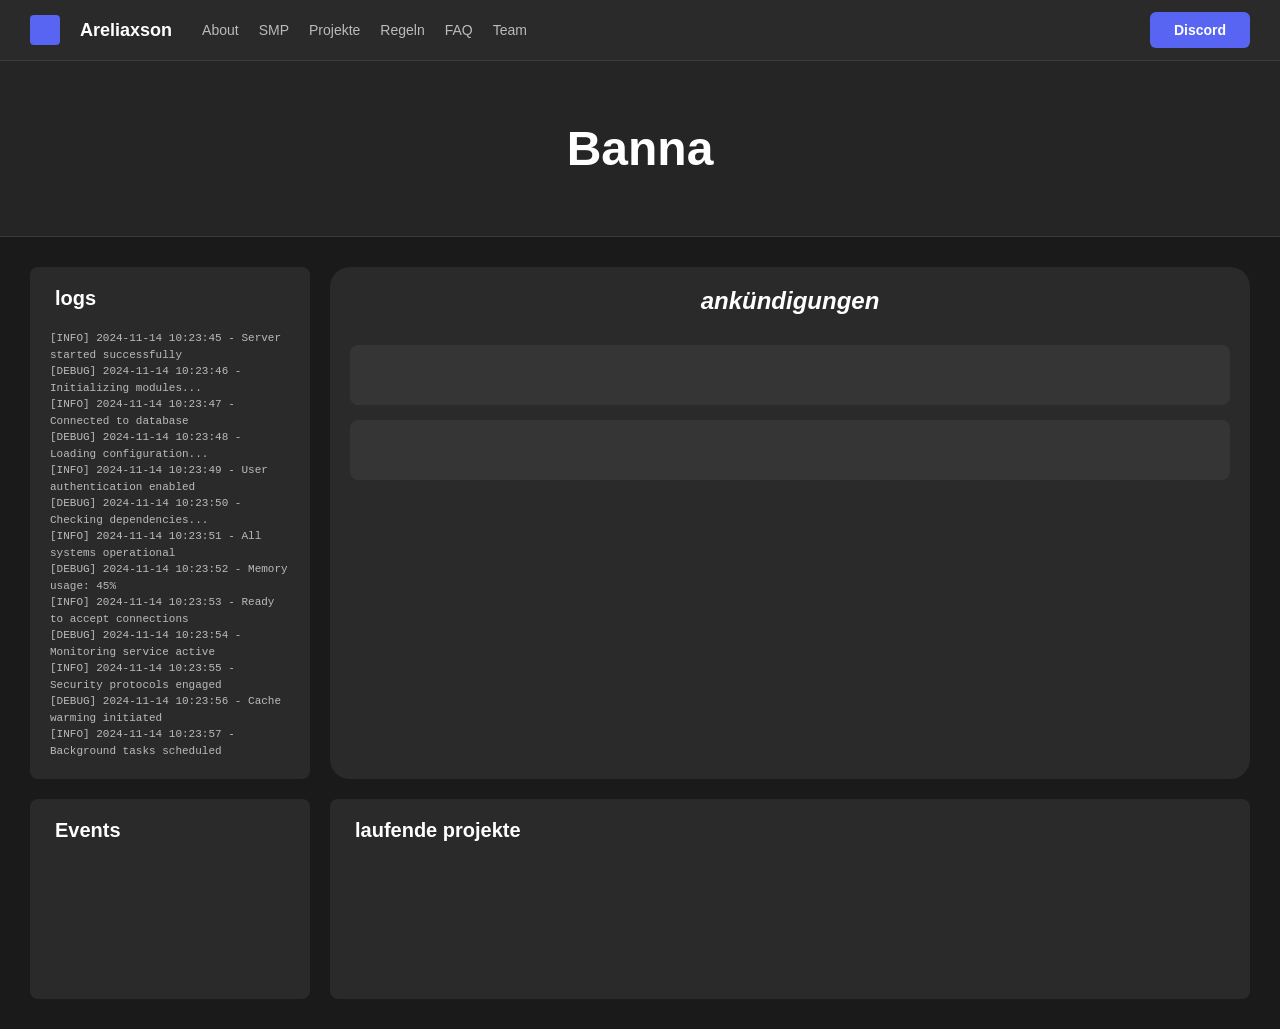
==== index.html @ e175a041 "Implement complete website layout with navigation, title, and content sections Co-authored-by: LegoP" ====
<!DOCTYPE html>
<html lang="de">
<head>
    <meta charset="UTF-8">
    <meta name="viewport" content="width=device-width, initial-scale=1.0">
    <title>KleHausen</title>
    <link rel="stylesheet" href="style.css">
</head>
<body>
    <!-- Navigation Bar -->
    <nav class="navbar">
        <div class="nav-container">
            <div class="nav-left">
                <div class="logo"></div>
                <a href="#" class="brand-link">Areliaxson</a>
                <a href="#" class="nav-link">About</a>
                <a href="#" class="nav-link">SMP</a>
                <a href="#" class="nav-link">Projekte</a>
                <a href="#" class="nav-link">Regeln</a>
                <a href="#" class="nav-link">FAQ</a>
                <a href="#" class="nav-link">Team</a>
            </div>
            <div class="nav-right">
                <button class="discord-button">Discord</button>
            </div>
        </div>
    </nav>

    <!-- Title Section -->
    <section class="title-section">
        <h1 class="main-title">Banna</h1>
    </section>

    <!-- Main Content -->
    <main class="main-content">
        <div class="content-grid">
            <!-- Logs Box (Top Left) -->
            <div class="box logs-box">
                <h2>logs</h2>
                <div class="logs-content">
                    <pre>[INFO] 2024-11-14 10:23:45 - Server started successfully
[DEBUG] 2024-11-14 10:23:46 - Initializing modules...
[INFO] 2024-11-14 10:23:47 - Connected to database
[DEBUG] 2024-11-14 10:23:48 - Loading configuration...
[INFO] 2024-11-14 10:23:49 - User authentication enabled
[DEBUG] 2024-11-14 10:23:50 - Checking dependencies...
[INFO] 2024-11-14 10:23:51 - All systems operational
[DEBUG] 2024-11-14 10:23:52 - Memory usage: 45%
[INFO] 2024-11-14 10:23:53 - Ready to accept connections
[DEBUG] 2024-11-14 10:23:54 - Monitoring service active
[INFO] 2024-11-14 10:23:55 - Security protocols engaged
[DEBUG] 2024-11-14 10:23:56 - Cache warming initiated
[INFO] 2024-11-14 10:23:57 - Background tasks scheduled</pre>
                </div>
            </div>

            <!-- Ankündigungen Box (Top Right, Large) -->
            <div class="box announcements-box">
                <h2>ankündigungen</h2>
                <div class="announcement-item"></div>
                <div class="announcement-item"></div>
            </div>

            <!-- Events Box (Bottom Left) -->
            <div class="box events-box">
                <h2>Events</h2>
            </div>

            <!-- Laufende Projekte Box (Bottom Right) -->
            <div class="box projects-box">
                <h2>laufende projekte</h2>
            </div>
        </div>
    </main>
</body>
</html>
---- style.css ----
* {
    margin: 0;
    padding: 0;
    box-sizing: border-box;
}

body {
    font-family: Arial, sans-serif;
    background-color: #1a1a1a;
    color: #ffffff;
}

/* Navigation Bar */
.navbar {
    background-color: #2a2a2a;
    border-bottom: 1px solid #3a3a3a;
    padding: 0;
}

.nav-container {
    display: flex;
    justify-content: space-between;
    align-items: center;
    padding: 12px 30px;
    max-width: 100%;
}

.nav-left {
    display: flex;
    align-items: center;
    gap: 20px;
}

.logo {
    width: 30px;
    height: 30px;
    background-color: #5865F2;
    border-radius: 4px;
}

.brand-link {
    font-size: 18px;
    font-weight: bold;
    color: #ffffff;
    text-decoration: none;
    margin-right: 10px;
}

.nav-link {
    color: #b9bbbe;
    text-decoration: none;
    font-size: 14px;
    transition: color 0.2s;
}

.nav-link:hover {
    color: #ffffff;
}

.nav-right {
    display: flex;
    align-items: center;
}

.discord-button {
    background-color: #5865F2;
    color: #ffffff;
    border: none;
    padding: 10px 24px;
    border-radius: 6px;
    font-size: 14px;
    font-weight: 600;
    cursor: pointer;
    transition: background-color 0.2s;
}

.discord-button:hover {
    background-color: #4752C4;
}

/* Title Section */
.title-section {
    background-color: #252525;
    padding: 60px 20px;
    text-align: center;
    border-bottom: 1px solid #3a3a3a;
}

.main-title {
    font-size: 48px;
    font-weight: bold;
    color: #ffffff;
}

/* Main Content */
.main-content {
    background-color: #1a1a1a;
    padding: 30px;
}

.content-grid {
    display: grid;
    grid-template-columns: 280px 1fr;
    grid-template-rows: auto auto;
    gap: 20px;
    max-width: 1400px;
    margin: 0 auto;
}

/* All Boxes */
.box {
    background-color: #2a2a2a;
    padding: 20px;
    color: #ffffff;
}

.box h2 {
    margin-bottom: 15px;
    font-size: 20px;
    font-weight: bold;
}

/* Logs Box (Top Left) */
.logs-box {
    grid-column: 1;
    grid-row: 1;
    border-radius: 8px;
    min-height: 350px;
}

.logs-box h2 {
    text-align: left;
    padding-left: 5px;
}

.logs-content {
    margin-top: 20px;
}

.logs-content pre {
    font-family: 'Courier New', monospace;
    font-size: 11px;
    line-height: 1.5;
    color: #b9bbbe;
    white-space: pre-wrap;
    word-wrap: break-word;
}

/* Ankündigungen Box (Top Right, Large) */
.announcements-box {
    grid-column: 2;
    grid-row: 1;
    border-radius: 20px;
    min-height: 350px;
}

.announcements-box h2 {
    text-align: center;
    font-size: 24px;
    font-style: italic;
    font-weight: bold;
    margin-bottom: 30px;
}

.announcement-item {
    background-color: #353535;
    height: 60px;
    border-radius: 8px;
    margin-bottom: 15px;
}

/* Events Box (Bottom Left) */
.events-box {
    grid-column: 1;
    grid-row: 2;
    border-radius: 8px;
    min-height: 200px;
}

.events-box h2 {
    text-align: left;
    padding-left: 5px;
}

/* Laufende Projekte Box (Bottom Right) */
.projects-box {
    grid-column: 2;
    grid-row: 2;
    border-radius: 8px;
    min-height: 200px;
}

.projects-box h2 {
    text-align: left;
    padding-left: 5px;
}

/* Responsive Design */
@media (max-width: 1024px) {
    .content-grid {
        grid-template-columns: 1fr;
        grid-template-rows: auto;
    }
    
    .logs-box,
    .announcements-box,
    .events-box,
    .projects-box {
        grid-column: 1;
        grid-row: auto;
    }
}

@media (max-width: 768px) {
    .nav-container {
        flex-direction: column;
        gap: 15px;
    }
    
    .nav-left {
        flex-wrap: wrap;
        justify-content: center;
    }
    
    .main-title {
        font-size: 36px;
    }
}
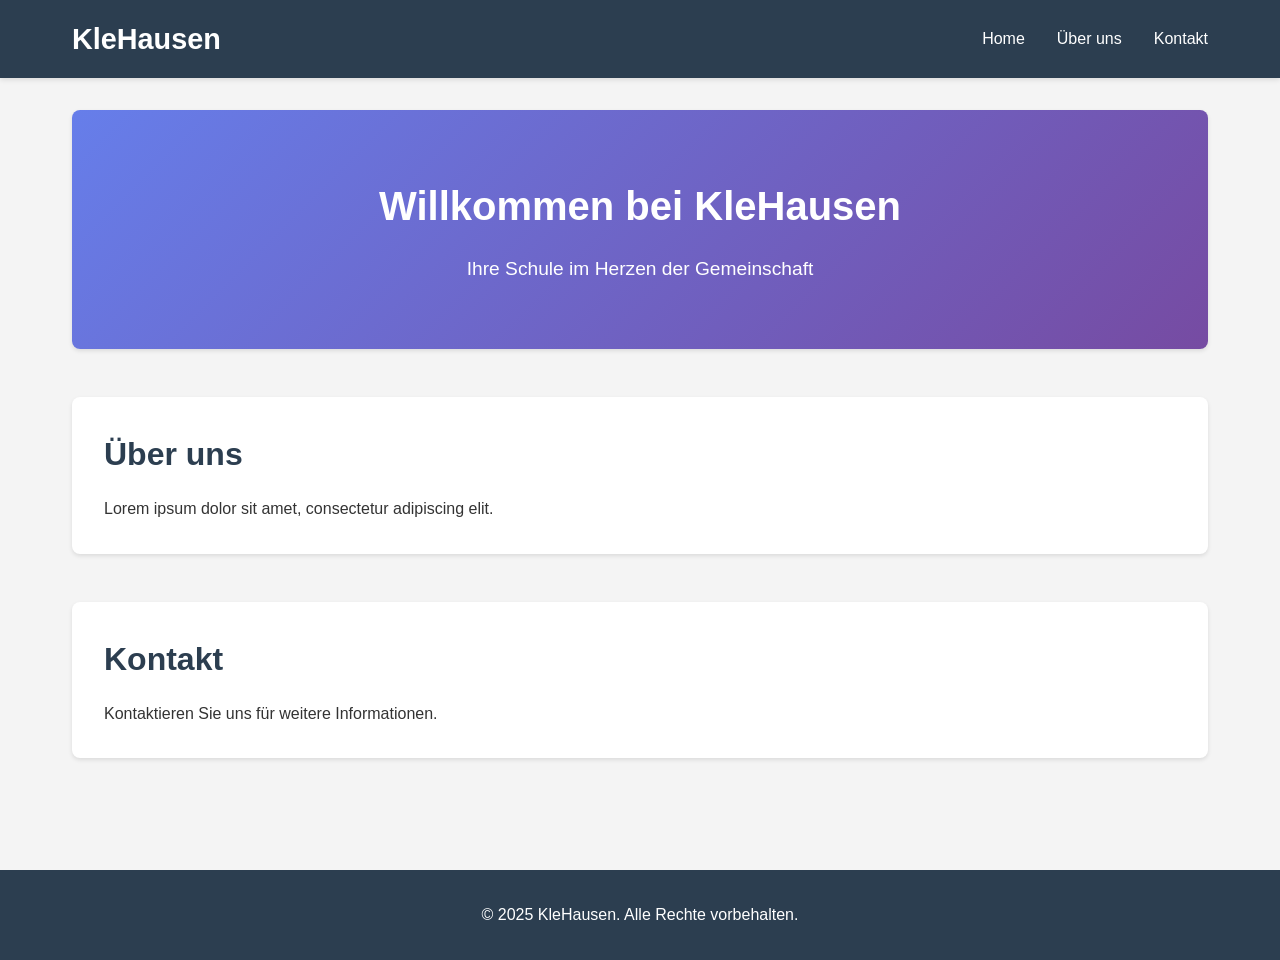
==== commit 554de68b: "Create basic HTML infrastructure for KleHausen website Co-authored-by: LegoPuck-orginal <172421342+L" ====
--- a/index.html
+++ b/index.html
@@ -3,74 +3,45 @@
 <head>
     <meta charset="UTF-8">
     <meta name="viewport" content="width=device-width, initial-scale=1.0">
+    <meta name="description" content="KleHausen Schule Website">
     <title>KleHausen</title>
-    <link rel="stylesheet" href="style.css">
+    <link rel="stylesheet" href="css/style.css">
 </head>
 <body>
-    <!-- Navigation Bar -->
-    <nav class="navbar">
-        <div class="nav-container">
-            <div class="nav-left">
-                <div class="logo"></div>
-                <a href="#" class="brand-link">Areliaxson</a>
-                <a href="#" class="nav-link">About</a>
-                <a href="#" class="nav-link">SMP</a>
-                <a href="#" class="nav-link">Projekte</a>
-                <a href="#" class="nav-link">Regeln</a>
-                <a href="#" class="nav-link">FAQ</a>
-                <a href="#" class="nav-link">Team</a>
+    <header>
+        <nav>
+            <div class="logo">
+                <h1>KleHausen</h1>
             </div>
-            <div class="nav-right">
-                <button class="discord-button">Discord</button>
-            </div>
-        </div>
-    </nav>
+            <ul class="nav-links">
+                <li><a href="#home">Home</a></li>
+                <li><a href="#about">Über uns</a></li>
+                <li><a href="#contact">Kontakt</a></li>
+            </ul>
+        </nav>
+    </header>
 
-    <!-- Title Section -->
-    <section class="title-section">
-        <h1 class="main-title">Banna</h1>
-    </section>
+    <main>
+        <section id="home" class="hero">
+            <h2>Willkommen bei KleHausen</h2>
+            <p>Ihre Schule im Herzen der Gemeinschaft</p>
+        </section>
 
-    <!-- Main Content -->
-    <main class="main-content">
-        <div class="content-grid">
-            <!-- Logs Box (Top Left) -->
-            <div class="box logs-box">
-                <h2>logs</h2>
-                <div class="logs-content">
-                    <pre>[INFO] 2024-11-14 10:23:45 - Server started successfully
-[DEBUG] 2024-11-14 10:23:46 - Initializing modules...
-[INFO] 2024-11-14 10:23:47 - Connected to database
-[DEBUG] 2024-11-14 10:23:48 - Loading configuration...
-[INFO] 2024-11-14 10:23:49 - User authentication enabled
-[DEBUG] 2024-11-14 10:23:50 - Checking dependencies...
-[INFO] 2024-11-14 10:23:51 - All systems operational
-[DEBUG] 2024-11-14 10:23:52 - Memory usage: 45%
-[INFO] 2024-11-14 10:23:53 - Ready to accept connections
-[DEBUG] 2024-11-14 10:23:54 - Monitoring service active
-[INFO] 2024-11-14 10:23:55 - Security protocols engaged
-[DEBUG] 2024-11-14 10:23:56 - Cache warming initiated
-[INFO] 2024-11-14 10:23:57 - Background tasks scheduled</pre>
-                </div>
-            </div>
+        <section id="about" class="about">
+            <h2>Über uns</h2>
+            <p>Lorem ipsum dolor sit amet, consectetur adipiscing elit.</p>
+        </section>
 
-            <!-- Ankündigungen Box (Top Right, Large) -->
-            <div class="box announcements-box">
-                <h2>ankündigungen</h2>
-                <div class="announcement-item"></div>
-                <div class="announcement-item"></div>
-            </div>
+        <section id="contact" class="contact">
+            <h2>Kontakt</h2>
+            <p>Kontaktieren Sie uns für weitere Informationen.</p>
+        </section>
+    </main>
 
-            <!-- Events Box (Bottom Left) -->
-            <div class="box events-box">
-                <h2>Events</h2>
-            </div>
+    <footer>
+        <p>&copy; 2025 KleHausen. Alle Rechte vorbehalten.</p>
+    </footer>
 
-            <!-- Laufende Projekte Box (Bottom Right) -->
-            <div class="box projects-box">
-                <h2>laufende projekte</h2>
-            </div>
-        </div>
-    </main>
+    <script src="js/main.js"></script>
 </body>
 </html>
--- a/css/style.css
+++ b/css/style.css
@@ -0,0 +1,127 @@
+/* Reset and Base Styles */
+* {
+    margin: 0;
+    padding: 0;
+    box-sizing: border-box;
+}
+
+body {
+    font-family: 'Segoe UI', Tahoma, Geneva, Verdana, sans-serif;
+    line-height: 1.6;
+    color: #333;
+    background-color: #f4f4f4;
+}
+
+/* Header and Navigation */
+header {
+    background-color: #2c3e50;
+    color: white;
+    padding: 1rem 0;
+    position: sticky;
+    top: 0;
+    z-index: 1000;
+    box-shadow: 0 2px 5px rgba(0,0,0,0.1);
+}
+
+nav {
+    max-width: 1200px;
+    margin: 0 auto;
+    display: flex;
+    justify-content: space-between;
+    align-items: center;
+    padding: 0 2rem;
+}
+
+.logo h1 {
+    font-size: 1.8rem;
+    font-weight: bold;
+}
+
+.nav-links {
+    display: flex;
+    list-style: none;
+    gap: 2rem;
+}
+
+.nav-links a {
+    color: white;
+    text-decoration: none;
+    font-size: 1rem;
+    transition: color 0.3s ease;
+}
+
+.nav-links a:hover {
+    color: #3498db;
+}
+
+/* Main Content */
+main {
+    max-width: 1200px;
+    margin: 0 auto;
+    padding: 2rem;
+}
+
+section {
+    margin-bottom: 3rem;
+    padding: 2rem;
+    background-color: white;
+    border-radius: 8px;
+    box-shadow: 0 2px 4px rgba(0,0,0,0.1);
+}
+
+/* Hero Section */
+.hero {
+    text-align: center;
+    padding: 4rem 2rem;
+    background: linear-gradient(135deg, #667eea 0%, #764ba2 100%);
+    color: white;
+    border-radius: 8px;
+}
+
+.hero h2 {
+    font-size: 2.5rem;
+    margin-bottom: 1rem;
+}
+
+.hero p {
+    font-size: 1.2rem;
+}
+
+/* About Section */
+.about h2,
+.contact h2 {
+    font-size: 2rem;
+    margin-bottom: 1rem;
+    color: #2c3e50;
+}
+
+/* Footer */
+footer {
+    background-color: #2c3e50;
+    color: white;
+    text-align: center;
+    padding: 2rem;
+    margin-top: 2rem;
+}
+
+/* Responsive Design */
+@media (max-width: 768px) {
+    nav {
+        flex-direction: column;
+        gap: 1rem;
+    }
+
+    .nav-links {
+        flex-direction: column;
+        gap: 1rem;
+        text-align: center;
+    }
+
+    .hero h2 {
+        font-size: 2rem;
+    }
+
+    .hero p {
+        font-size: 1rem;
+    }
+}
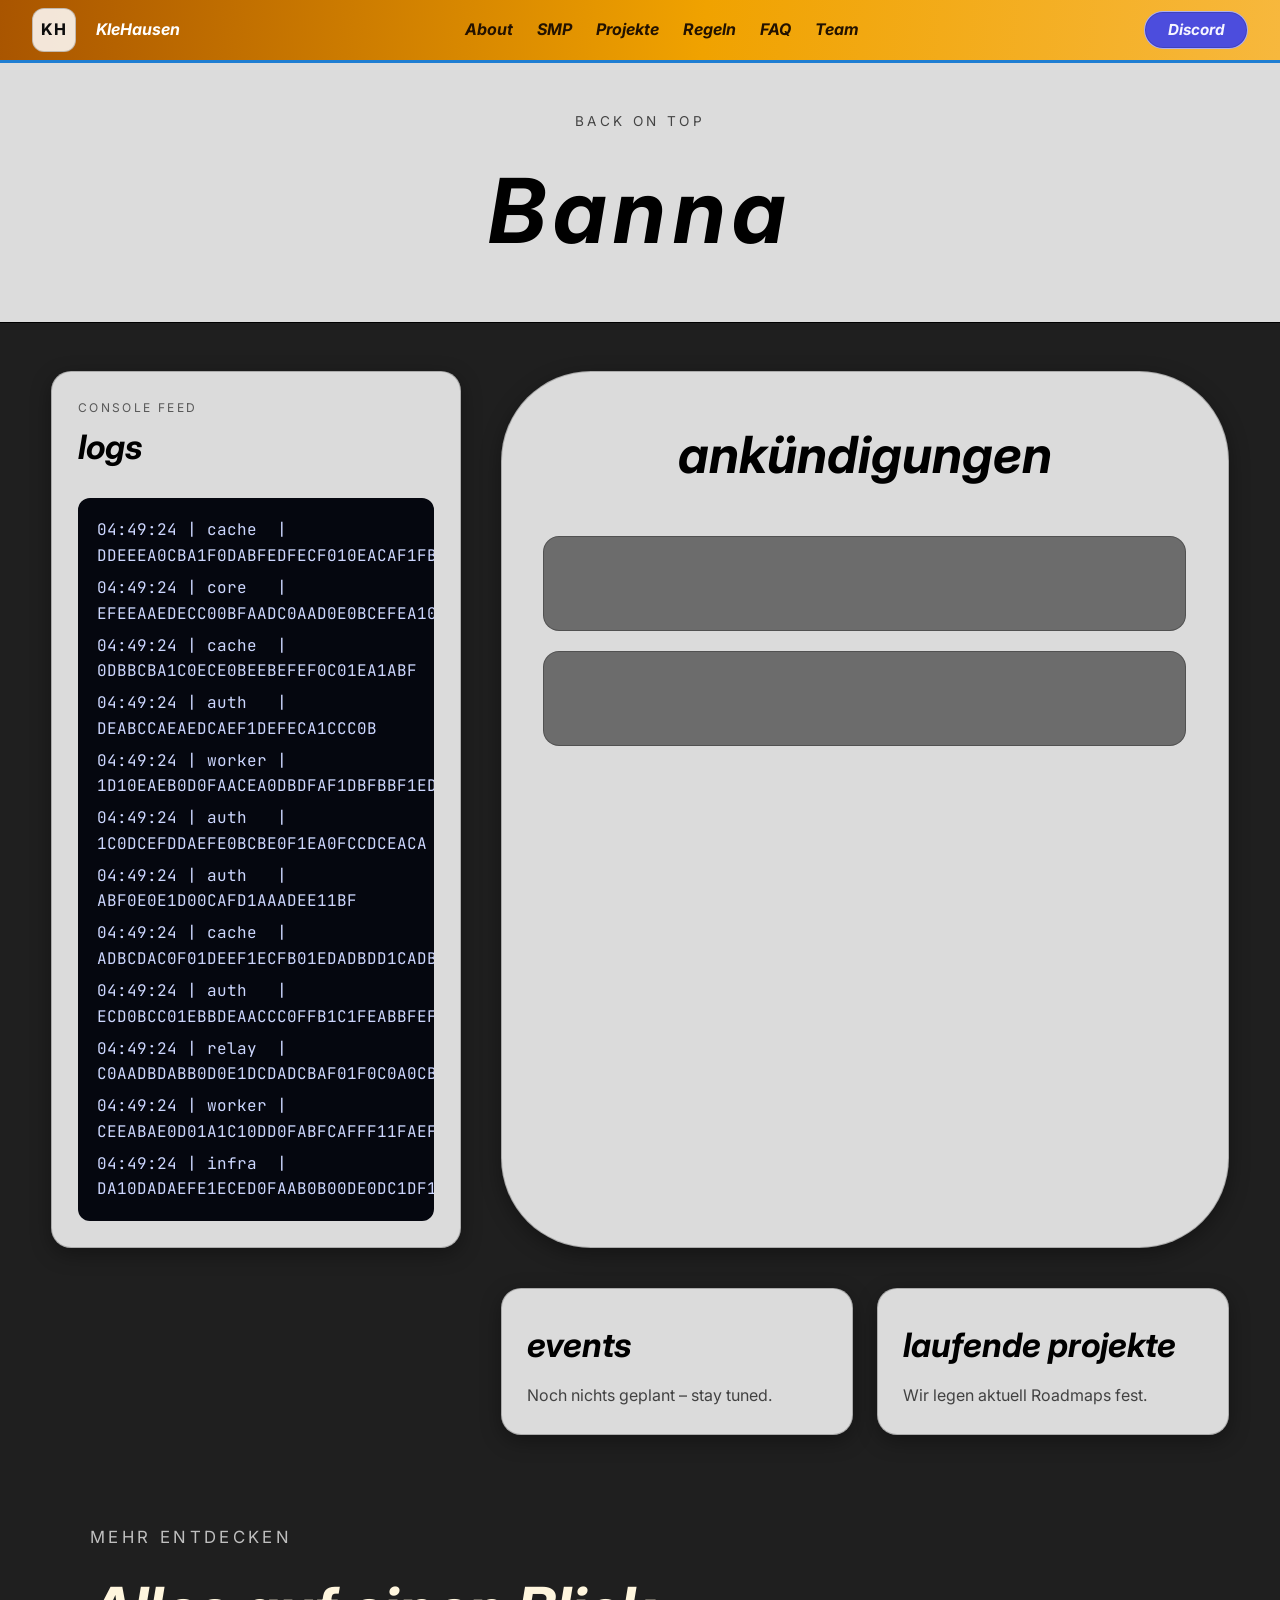
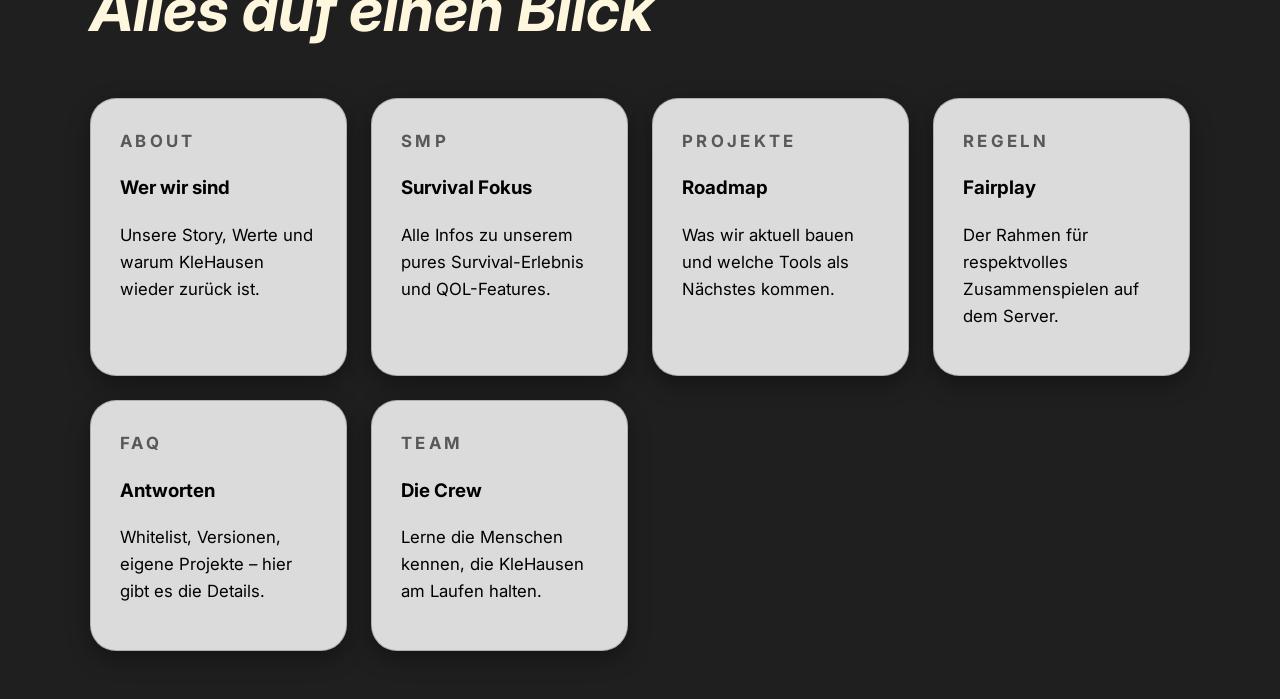
==== commit ddd8ee54: "Füge vollständige HTML-Seiten und CSS-Stile für das KleHausen-Projekt hinzu" ====
--- a/index.html
+++ b/index.html
@@ -1,47 +1,114 @@
 <!DOCTYPE html>
 <html lang="de">
-<head>
-    <meta charset="UTF-8">
-    <meta name="viewport" content="width=device-width, initial-scale=1.0">
-    <meta name="description" content="KleHausen Schule Website">
-    <title>KleHausen</title>
-    <link rel="stylesheet" href="css/style.css">
-</head>
-<body>
-    <header>
-        <nav>
-            <div class="logo">
-                <h1>KleHausen</h1>
-            </div>
-            <ul class="nav-links">
-                <li><a href="#home">Home</a></li>
-                <li><a href="#about">Über uns</a></li>
-                <li><a href="#contact">Kontakt</a></li>
-            </ul>
-        </nav>
+  <head>
+    <meta charset="UTF-8" />
+    <meta name="viewport" content="width=device-width, initial-scale=1.0" />
+    <title>Areliaxson Hub</title>
+    <link rel="stylesheet" href="styles.css" />
+  </head>
+  <body>
+    <header class="top-bar">
+      <div class="logo" aria-label="KleHausen Logo">KH</div>
+      <a href="#hero" class="brand-link">KleHausen</a>
+      <nav class="main-nav" aria-label="Hauptnavigation">
+        <a href="about.html">About</a>
+        <a href="smp.html">SMP</a>
+        <a href="projects.html">Projekte</a>
+        <a href="regeln.html">Regeln</a>
+        <a href="faq.html">FAQ</a>
+        <a href="team.html">Team</a>
+      </nav>
+      <a class="discord-btn" href="https://discord.com" target="_blank" rel="noreferrer">Discord</a>
     </header>
 
+    <section class="hero" aria-labelledby="hero-title" id="hero">
+      <p class="hero-tag">back on top</p>
+      <h1 id="hero-title">Banna</h1>
+    </section>
+
     <main>
-        <section id="home" class="hero">
-            <h2>Willkommen bei KleHausen</h2>
-            <p>Ihre Schule im Herzen der Gemeinschaft</p>
-        </section>
+      <section class="content-shell" aria-label="Statusübersicht">
+        <div class="surface">
+          <div class="content-grid">
+            <section class="panel logs-panel" aria-labelledby="logs-title">
+              <header>
+                <p class="eyebrow">console feed</p>
+                <h2 id="logs-title">logs</h2>
+              </header>
+              <div class="log-body" data-log-body>
+                <p>07:21:17 | awaiting log stream …</p>
+              </div>
+            </section>
 
-        <section id="about" class="about">
-            <h2>Über uns</h2>
-            <p>Lorem ipsum dolor sit amet, consectetur adipiscing elit.</p>
-        </section>
+            <section class="panel announcements-panel" aria-labelledby="announcements-title">
+              <header>
+                <h2 id="announcements-title">ankündigungen</h2>
+              </header>
+              <div class="announcement-body">
+                <article class="announcement-card"></article>
+                <article class="announcement-card"></article>
+              </div>
+            </section>
 
-        <section id="contact" class="contact">
-            <h2>Kontakt</h2>
-            <p>Kontaktieren Sie uns für weitere Informationen.</p>
-        </section>
+            <div class="bottom-panels">
+              <section class="panel events-panel" aria-labelledby="events-title">
+                <header>
+                  <h2 id="events-title">Events</h2>
+                  <p class="panel-copy">Noch nichts geplant – stay tuned.</p>
+                </header>
+              </section>
+
+              <section class="panel projects-panel" aria-labelledby="projects-title">
+                <header>
+                  <h2 id="projects-title">laufende projekte</h2>
+                  <p class="panel-copy">Wir legen aktuell Roadmaps fest.</p>
+                </header>
+              </section>
+            </div>
+          </div>
+        </div>
+      </section>
+
+      <section class="portal block" aria-labelledby="portal-title">
+        <div class="block-shell">
+          <p class="block-tag">Mehr entdecken</p>
+          <h2 id="portal-title">Alles auf einen Blick</h2>
+          <div class="portal-grid">
+            <a class="portal-card" href="about.html">
+              <p class="portal-tag">About</p>
+              <h3>Wer wir sind</h3>
+              <p>Unsere Story, Werte und warum KleHausen wieder zurück ist.</p>
+            </a>
+            <a class="portal-card" href="smp.html">
+              <p class="portal-tag">SMP</p>
+              <h3>Survival Fokus</h3>
+              <p>Alle Infos zu unserem pures Survival-Erlebnis und QOL-Features.</p>
+            </a>
+            <a class="portal-card" href="projects.html">
+              <p class="portal-tag">Projekte</p>
+              <h3>Roadmap</h3>
+              <p>Was wir aktuell bauen und welche Tools als Nächstes kommen.</p>
+            </a>
+            <a class="portal-card" href="regeln.html">
+              <p class="portal-tag">Regeln</p>
+              <h3>Fairplay</h3>
+              <p>Der Rahmen für respektvolles Zusammenspielen auf dem Server.</p>
+            </a>
+            <a class="portal-card" href="faq.html">
+              <p class="portal-tag">FAQ</p>
+              <h3>Antworten</h3>
+              <p>Whitelist, Versionen, eigene Projekte – hier gibt es die Details.</p>
+            </a>
+            <a class="portal-card" href="team.html">
+              <p class="portal-tag">Team</p>
+              <h3>Die Crew</h3>
+              <p>Lerne die Menschen kennen, die KleHausen am Laufen halten.</p>
+            </a>
+          </div>
+        </div>
+      </section>
     </main>
 
-    <footer>
-        <p>&copy; 2025 KleHausen. Alle Rechte vorbehalten.</p>
-    </footer>
-
-    <script src="js/main.js"></script>
-</body>
+    <script src="script.js" type="module"></script>
+  </body>
 </html>
--- a/styles.css
+++ b/styles.css
@@ -0,0 +1,496 @@
+@import url("https://fonts.googleapis.com/css2?family=Inter:wght@400;500;600;700&family=JetBrains+Mono:wght@400;500&display=swap");
+
+
+:root {
+  --bg: #1f1f1f;
+  --panel-light: #dbdbdb;
+  --panel-mid: #2b2b2b;
+  --accent: #f9aa1a;
+  --accent-dark: #a05b00;
+  --text: #f4f4f4;
+  --muted: #bfbfbf;
+  --hero: #dcdcdc;
+}
+
+* {
+  box-sizing: border-box;
+}
+
+body {
+  margin: 0;
+  font-family: "Inter", system-ui, -apple-system, BlinkMacSystemFont, "Segoe UI", sans-serif;
+  background: var(--bg);
+  color: var(--text);
+  line-height: 1.6;
+}
+
+a {
+  color: inherit;
+  text-decoration: none;
+}
+
+.top-bar {
+  position: sticky;
+  top: 0;
+  z-index: 20;
+  display: grid;
+  grid-template-columns: auto auto 1fr auto;
+  align-items: center;
+  column-gap: 1.25rem;
+  padding: 0.5rem 2.5vw;
+  background: linear-gradient(95deg, #a95500 0%, #f0a200 55%, #f7b83d 100%);
+  border-bottom: 3px solid #1f7ed2;
+  color: #1c1100;
+}
+
+.logo {
+  width: 44px;
+  height: 44px;
+  border-radius: 12px;
+  background: rgba(255, 255, 255, 0.85);
+  color: #0d0d0d;
+  border: 1px solid rgba(0, 0, 0, 0.2);
+  display: grid;
+  place-items: center;
+  font-weight: 750;
+  letter-spacing: 0.05em;
+}
+
+.brand-link {
+  font-weight: 700;
+  font-style: italic;
+  font-size: 1rem;
+  color: #fff;
+}
+
+.main-nav {
+  display: flex;
+  align-items: center;
+  justify-content: center;
+  gap: 1.5rem;
+  font-style: italic;
+}
+
+.main-nav a {
+  font-weight: 700;
+  font-size: 1rem;
+  color: #231200;
+  transition: opacity 0.2s ease;
+}
+
+.main-nav a:hover,
+.main-nav a:focus-visible {
+  opacity: 0.7;
+}
+
+.discord-btn {
+  justify-self: end;
+  padding: 0.35rem 1.4rem;
+  border-radius: 24px;
+  font-weight: 700;
+  font-style: italic;
+  font-size: 0.95rem;
+  background: #4c4ddd;
+  color: #f6f6ff;
+  border: 1px solid rgba(255, 255, 255, 0.55);
+  box-shadow: inset 0 0 0 1px rgba(0, 0, 0, 0.15);
+  transition: transform 0.2s ease;
+}
+
+.discord-btn:hover {
+  transform: translateY(-2px);
+}
+
+.hero {
+  background: var(--hero);
+  color: #000;
+  text-align: center;
+  padding: 3rem 1rem 2.5rem;
+  border-bottom: 1px solid #000;
+}
+
+.hero-tag {
+  margin: 0;
+  text-transform: uppercase;
+  letter-spacing: 0.25em;
+  font-size: 0.85rem;
+  color: #444;
+}
+
+.hero h1 {
+  margin: 0.4rem 0 0;
+  font-size: clamp(3rem, 7vw, 6rem);
+  font-style: italic;
+  font-weight: 700;
+  letter-spacing: 0.08em;
+}
+
+.content-shell {
+  padding: 3rem 4vw;
+}
+
+.surface {
+  padding: 0;
+}
+
+.content-grid {
+  display: grid;
+  grid-template-columns: minmax(300px, 0.9fr) minmax(480px, 1.6fr);
+  gap: 2.5rem;
+}
+
+.panel {
+  background: var(--panel-light);
+  color: #000;
+  border-radius: 20px;
+  padding: 1.6rem;
+  border: 1px solid rgba(0, 0, 0, 0.22);
+  box-shadow: 0 6px 20px rgba(0, 0, 0, 0.35);
+}
+
+.logs-panel {
+  min-height: 520px;
+}
+
+.eyebrow {
+  margin: 0;
+  text-transform: uppercase;
+  letter-spacing: 0.2em;
+  font-size: 0.75rem;
+  color: rgba(0, 0, 0, 0.6);
+}
+
+.logs-panel h2,
+.events-panel h2,
+.projects-panel h2 {
+  margin: 0.2rem 0 0;
+  text-transform: lowercase;
+  font-size: 2.1rem;
+  font-style: italic;
+}
+
+.log-body {
+  margin-top: 1.5rem;
+  padding: 1.2rem;
+  background: #05070f;
+  border-radius: 12px;
+  font-family: "JetBrains Mono", monospace;
+  color: #cdd7ff;
+  min-height: 360px;
+  display: flex;
+  flex-direction: column;
+  gap: 0.4rem;
+  overflow: hidden;
+}
+
+.log-body p {
+  margin: 0;
+  white-space: pre-wrap;
+}
+
+.announcements-panel {
+  border-radius: 90px;
+  padding: 2.6rem;
+  min-height: 520px;
+  text-align: center;
+}
+
+.announcements-panel h2 {
+  margin: 0;
+  font-style: italic;
+  font-size: clamp(2rem, 4vw, 3.2rem);
+}
+
+.announcement-body {
+  margin-top: 2.5rem;
+  display: flex;
+  flex-direction: column;
+  gap: 1.25rem;
+}
+
+.announcement-card {
+  height: 95px;
+  border-radius: 16px;
+  background: #6c6c6c;
+  border: 1px solid rgba(0, 0, 0, 0.25);
+}
+
+.bottom-panels {
+  grid-column: 2 / 3;
+  display: grid;
+  grid-template-columns: repeat(2, minmax(220px, 1fr));
+  gap: 1.5rem;
+}
+
+.panel-copy {
+  margin: 0.75rem 0 0;
+  color: rgba(0, 0, 0, 0.7);
+}
+
+.block {
+  padding: 3rem 4vw;
+}
+
+.block-shell {
+  max-width: 1100px;
+  margin: 0 auto;
+}
+
+.block-tag {
+  text-transform: uppercase;
+  letter-spacing: 0.2em;
+  color: var(--muted);
+  margin-bottom: 0.6rem;
+}
+
+.block h2 {
+  margin: 0 0 1rem;
+  font-size: clamp(2.4rem, 6vw, 3.8rem);
+  font-style: italic;
+  color: #fff6de;
+}
+
+.block p {
+  font-size: 1.05rem;
+  max-width: 900px;
+}
+
+.project-grid {
+  margin-top: 2rem;
+  display: grid;
+  grid-template-columns: repeat(auto-fit, minmax(220px, 1fr));
+  gap: 1.5rem;
+}
+
+.project-card {
+  background: var(--panel-light);
+  color: #000;
+  border-radius: 28px;
+  padding: 1.5rem;
+  border: 1px solid rgba(0, 0, 0, 0.25);
+  box-shadow: 0 8px 20px rgba(0, 0, 0, 0.35);
+  min-height: 190px;
+}
+
+.rule-list {
+  list-style: none;
+  margin: 2rem 0 0;
+  padding: 0;
+  display: flex;
+  flex-direction: column;
+  gap: 1rem;
+}
+
+.rule-list li {
+  background: var(--panel-light);
+  color: #000;
+  padding: 1rem 1.5rem;
+  border-radius: 14px;
+  border: 1px solid rgba(0, 0, 0, 0.25);
+  font-weight: 600;
+}
+
+.faq-list {
+  margin-top: 2rem;
+  display: flex;
+  flex-direction: column;
+  gap: 1rem;
+}
+
+.faq-item {
+  background: var(--panel-light);
+  color: #000;
+  border-radius: 20px;
+  border: 1px solid rgba(0, 0, 0, 0.25);
+  overflow: hidden;
+}
+
+.faq-question {
+  width: 100%;
+  padding: 1.1rem 1.5rem;
+  background: transparent;
+  border: none;
+  display: flex;
+  justify-content: space-between;
+  align-items: center;
+  font-size: 1.05rem;
+  font-weight: 700;
+  cursor: pointer;
+}
+
+.faq-question span {
+  font-size: 1.5rem;
+  transition: transform 0.2s ease;
+}
+
+.faq-answer {
+  max-height: 0;
+  overflow: hidden;
+  padding: 0 1.5rem;
+  transition: max-height 0.25s ease;
+}
+
+.faq-item.is-open .faq-answer {
+  max-height: 200px;
+  padding-bottom: 1.2rem;
+}
+
+.faq-item.is-open .faq-question span {
+  transform: rotate(45deg);
+}
+
+.team-grid {
+  margin-top: 2rem;
+  display: grid;
+  grid-template-columns: repeat(auto-fit, minmax(230px, 1fr));
+  gap: 1.5rem;
+}
+
+.team-card {
+  background: var(--panel-light);
+  color: #000;
+  border-radius: 24px;
+  padding: 1.5rem;
+  border: 1px solid rgba(0, 0, 0, 0.25);
+  box-shadow: 0 8px 18px rgba(0, 0, 0, 0.35);
+}
+
+.block-page {
+  padding: 3rem 4vw 4rem;
+}
+
+.block-page .block-shell {
+  background: var(--panel-mid);
+  border-radius: 28px;
+  padding: 3rem;
+  border: 1px solid rgba(255, 255, 255, 0.08);
+  box-shadow: 0 30px 60px rgba(0, 0, 0, 0.45);
+}
+
+.block-page h2 {
+  color: #fff6de;
+}
+
+.about-grid {
+  margin-top: 2rem;
+  display: grid;
+  grid-template-columns: repeat(auto-fit, minmax(220px, 1fr));
+  gap: 1.2rem;
+}
+
+.about-grid article {
+  background: var(--panel-light);
+  color: #000;
+  border-radius: 18px;
+  padding: 1.25rem 1.4rem;
+  border: 1px solid rgba(0, 0, 0, 0.2);
+}
+
+.smp-list {
+  list-style: none;
+  margin: 2rem 0 0;
+  padding: 0;
+  display: flex;
+  flex-direction: column;
+  gap: 1rem;
+}
+
+.smp-list li {
+  background: var(--panel-light);
+  color: #000;
+  padding: 1rem 1.5rem;
+  border-radius: 16px;
+  border: 1px solid rgba(0, 0, 0, 0.2);
+}
+
+.portal {
+  padding-top: 1.5rem;
+}
+
+.portal-grid {
+  margin-top: 2.5rem;
+  display: grid;
+  grid-template-columns: repeat(auto-fit, minmax(220px, 1fr));
+  gap: 1.5rem;
+}
+
+.portal-card {
+  background: var(--panel-light);
+  color: #000;
+  border-radius: 26px;
+  padding: 1.8rem;
+  border: 1px solid rgba(0, 0, 0, 0.2);
+  box-shadow: 0 8px 22px rgba(0, 0, 0, 0.35);
+  transition: transform 0.2s ease, box-shadow 0.2s ease;
+}
+
+.portal-card:hover,
+.portal-card:focus-visible {
+  transform: translateY(-4px);
+  box-shadow: 0 12px 28px rgba(0, 0, 0, 0.45);
+}
+
+.portal-tag {
+  font-size: 0.9rem;
+  font-weight: 700;
+  text-transform: uppercase;
+  letter-spacing: 0.2em;
+  color: rgba(0, 0, 0, 0.6);
+  margin: 0 0 0.4rem;
+}
+
+.team-card .role {
+  text-transform: uppercase;
+  letter-spacing: 0.2em;
+  font-size: 0.8rem;
+  margin: 0 0 0.5rem;
+}
+
+.team-card h3 {
+  margin: 0 0 0.4rem;
+  font-size: 1.7rem;
+}
+
+.team-card .bio {
+  margin: 0;
+}
+
+@media (max-width: 1100px) {
+  .top-bar {
+    grid-template-columns: 1fr;
+    row-gap: 1rem;
+    text-align: center;
+  }
+
+  .main-nav {
+    flex-wrap: wrap;
+  }
+
+  .discord-btn {
+    justify-self: center;
+  }
+
+  .surface {
+    padding: 2rem;
+  }
+
+  .content-grid {
+    grid-template-columns: 1fr;
+  }
+
+  .bottom-panels {
+    grid-column: 1 / -1;
+    grid-template-columns: 1fr;
+  }
+}
+
+@media (max-width: 640px) {
+  .hero h1 {
+    font-size: 3rem;
+  }
+
+  .announcements-panel {
+    border-radius: 32px;
+    padding: 2rem;
+  }
+}
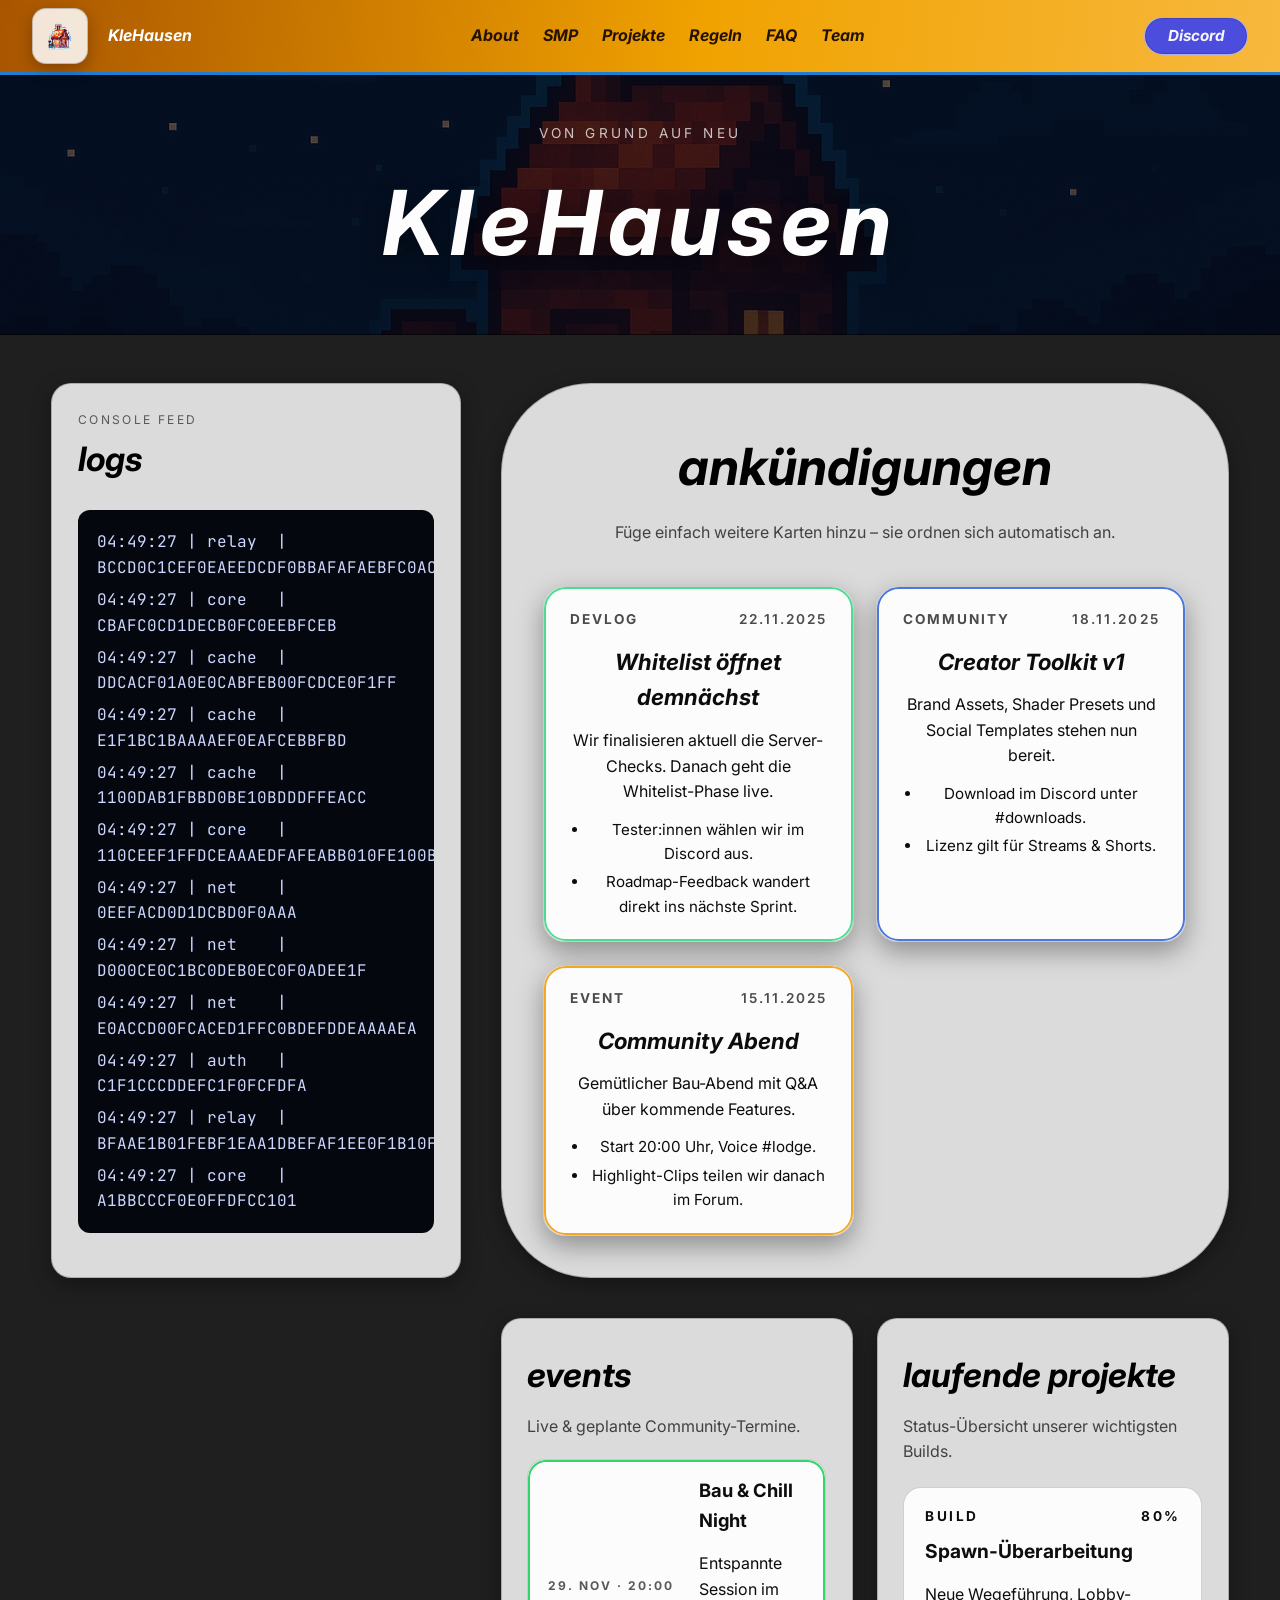
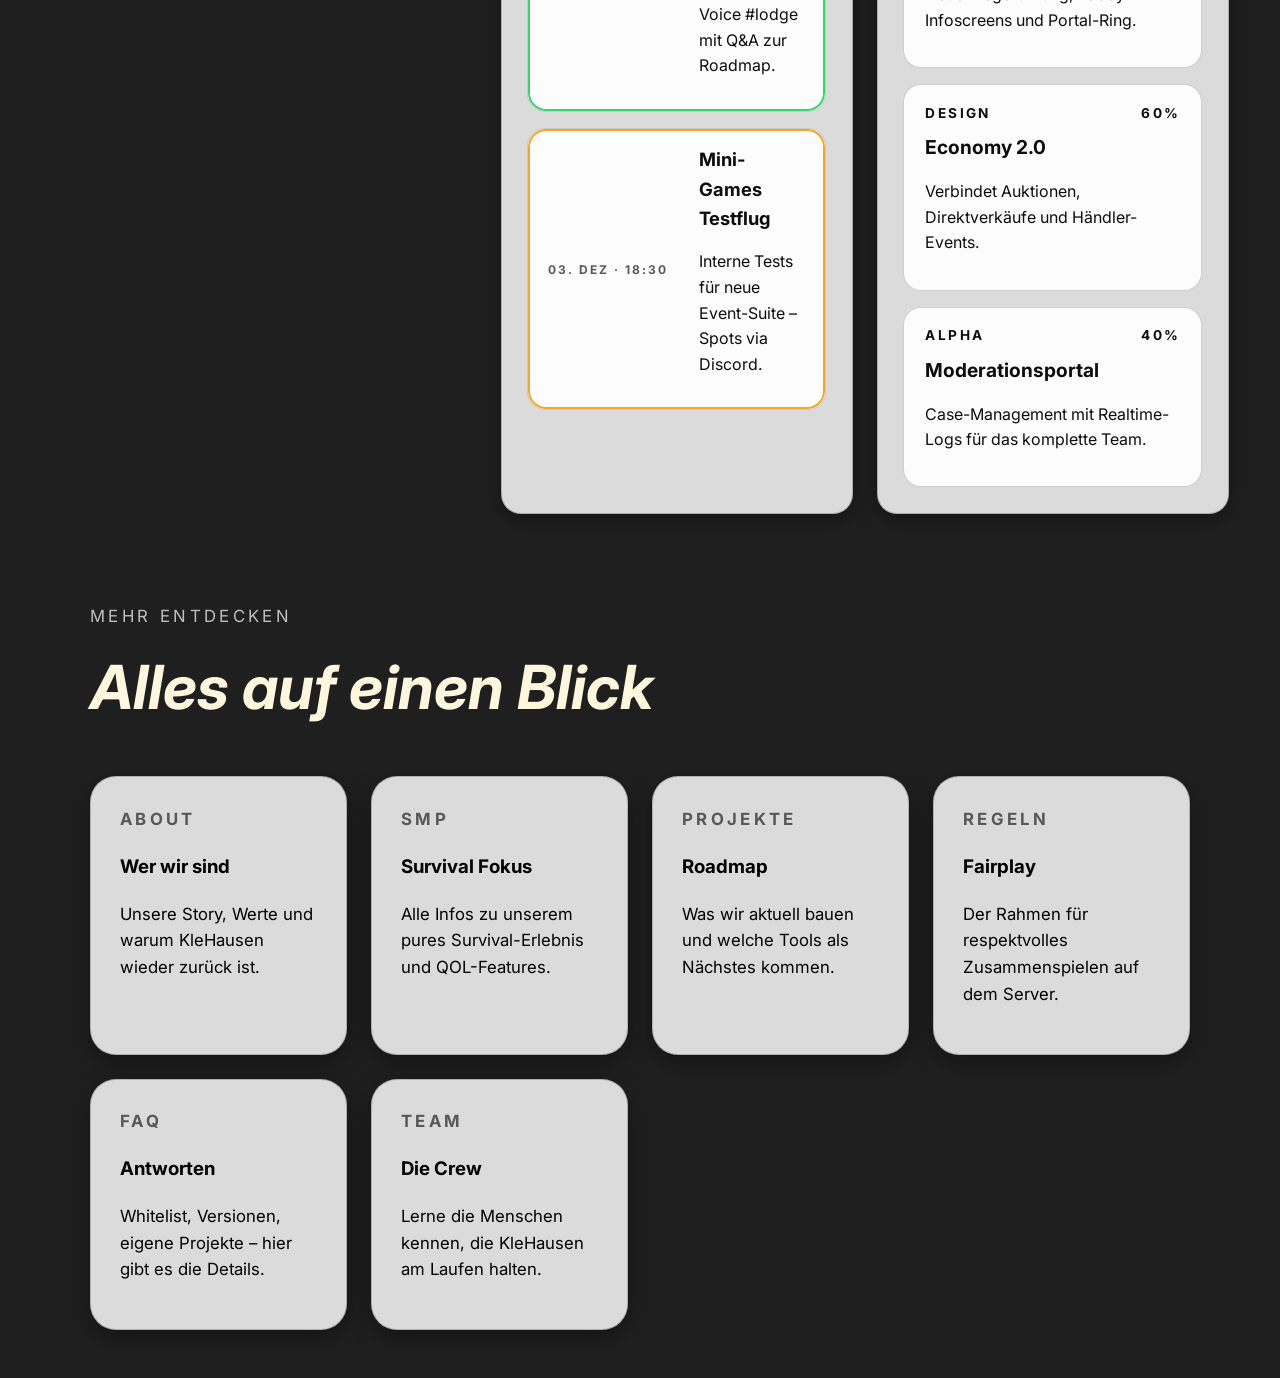
==== commit a084e16f: "Refactor code structure for improved readability and maintainability" ====
--- a/index.html
+++ b/index.html
@@ -3,12 +3,13 @@
   <head>
     <meta charset="UTF-8" />
     <meta name="viewport" content="width=device-width, initial-scale=1.0" />
-    <title>Areliaxson Hub</title>
+    <title>KleHausen</title>
     <link rel="stylesheet" href="styles.css" />
+    <link rel="icon" type="image/png" href="logo.png" />
   </head>
   <body>
     <header class="top-bar">
-      <div class="logo" aria-label="KleHausen Logo">KH</div>
+      <img class="logo" src="logo.png" alt="KleHausen Logo" />
       <a href="#hero" class="brand-link">KleHausen</a>
       <nav class="main-nav" aria-label="Hauptnavigation">
         <a href="about.html">About</a>
@@ -22,8 +23,8 @@
     </header>
 
     <section class="hero" aria-labelledby="hero-title" id="hero">
-      <p class="hero-tag">back on top</p>
-      <h1 id="hero-title">Banna</h1>
+      <p class="hero-tag">von grund auf neu</p>
+      <h1 id="hero-title">KleHausen</h1>
     </section>
 
     <main>
@@ -43,10 +44,45 @@
             <section class="panel announcements-panel" aria-labelledby="announcements-title">
               <header>
                 <h2 id="announcements-title">ankündigungen</h2>
+                <p class="panel-copy">Füge einfach weitere Karten hinzu – sie ordnen sich automatisch an.</p>
               </header>
               <div class="announcement-body">
-                <article class="announcement-card"></article>
-                <article class="announcement-card"></article>
+                <article class="announcement-card" data-status="live">
+                  <div class="announcement-meta">
+                    <p class="announcement-label">Devlog</p>
+                    <time datetime="2025-11-22">22.11.2025</time>
+                  </div>
+                  <h3>Whitelist öffnet demnächst</h3>
+                  <p>Wir finalisieren aktuell die Server-Checks. Danach geht die Whitelist-Phase live.</p>
+                  <ul>
+                    <li>Tester:innen wählen wir im Discord aus.</li>
+                    <li>Roadmap-Feedback wandert direkt ins nächste Sprint.</li>
+                  </ul>
+                </article>
+                <article class="announcement-card" data-status="info">
+                  <div class="announcement-meta">
+                    <p class="announcement-label">Community</p>
+                    <time datetime="2025-11-18">18.11.2025</time>
+                  </div>
+                  <h3>Creator Toolkit v1</h3>
+                  <p>Brand Assets, Shader Presets und Social Templates stehen nun bereit.</p>
+                  <ul>
+                    <li>Download im Discord unter #downloads.</li>
+                    <li>Lizenz gilt für Streams & Shorts.</li>
+                  </ul>
+                </article>
+                <article class="announcement-card" data-status="soon">
+                  <div class="announcement-meta">
+                    <p class="announcement-label">Event</p>
+                    <time datetime="2025-11-15">15.11.2025</time>
+                  </div>
+                  <h3>Community Abend</h3>
+                  <p>Gemütlicher Bau-Abend mit Q&A über kommende Features.</p>
+                  <ul>
+                    <li>Start 20:00 Uhr, Voice #lodge.</li>
+                    <li>Highlight-Clips teilen wir danach im Forum.</li>
+                  </ul>
+                </article>
               </div>
             </section>
 
@@ -54,15 +90,57 @@
               <section class="panel events-panel" aria-labelledby="events-title">
                 <header>
                   <h2 id="events-title">Events</h2>
-                  <p class="panel-copy">Noch nichts geplant – stay tuned.</p>
+                  <p class="panel-copy">Live & geplante Community-Termine.</p>
                 </header>
+                <ul class="event-list">
+                  <li class="event-card" data-kind="live">
+                    <p class="event-date">29. Nov · 20:00</p>
+                    <div>
+                      <h3>Bau & Chill Night</h3>
+                      <p>Entspannte Session im Voice #lodge mit Q&A zur Roadmap.</p>
+                    </div>
+                  </li>
+                  <li class="event-card" data-kind="soon">
+                    <p class="event-date">03. Dez · 18:30</p>
+                    <div>
+                      <h3>Mini-Games Testflug</h3>
+                      <p>Interne Tests für neue Event-Suite – Spots via Discord.</p>
+                    </div>
+                  </li>
+                </ul>
               </section>
 
               <section class="panel projects-panel" aria-labelledby="projects-title">
                 <header>
                   <h2 id="projects-title">laufende projekte</h2>
-                  <p class="panel-copy">Wir legen aktuell Roadmaps fest.</p>
+                  <p class="panel-copy">Status-Übersicht unserer wichtigsten Builds.</p>
                 </header>
+                <div class="project-tracks">
+                  <article class="project-track" data-progress="build">
+                    <div class="track-meta">
+                      <p class="track-tag">Build</p>
+                      <span>80%</span>
+                    </div>
+                    <h3>Spawn-Überarbeitung</h3>
+                    <p>Neue Wegeführung, Lobby-Infoscreens und Portal-Ring.</p>
+                  </article>
+                  <article class="project-track" data-progress="design">
+                    <div class="track-meta">
+                      <p class="track-tag">Design</p>
+                      <span>60%</span>
+                    </div>
+                    <h3>Economy 2.0</h3>
+                    <p>Verbindet Auktionen, Direktverkäufe und Händler-Events.</p>
+                  </article>
+                  <article class="project-track" data-progress="alpha">
+                    <div class="track-meta">
+                      <p class="track-tag">Alpha</p>
+                      <span>40%</span>
+                    </div>
+                    <h3>Moderationsportal</h3>
+                    <p>Case-Management mit Realtime-Logs für das komplette Team.</p>
+                  </article>
+                </div>
               </section>
             </div>
           </div>
--- a/styles.css
+++ b/styles.css
@@ -44,16 +44,14 @@
 }
 
 .logo {
-  width: 44px;
-  height: 44px;
-  border-radius: 12px;
+  width: 56px;
+  height: 56px;
+  border-radius: 14px;
   background: rgba(255, 255, 255, 0.85);
-  color: #0d0d0d;
   border: 1px solid rgba(0, 0, 0, 0.2);
-  display: grid;
-  place-items: center;
-  font-weight: 750;
-  letter-spacing: 0.05em;
+  padding: 4px;
+  object-fit: cover;
+  box-shadow: 0 6px 16px rgba(0, 0, 0, 0.25);
 }
 
 .brand-link {
@@ -102,11 +100,11 @@
 }
 
 .hero {
-  background: var(--hero);
-  color: #000;
+  background: linear-gradient(rgba(5, 6, 20, 0.65), rgba(5, 6, 20, 0.75)), url("banner.png") center/cover no-repeat;
+  color: #fdfdfd;
   text-align: center;
   padding: 3rem 1rem 2.5rem;
-  border-bottom: 1px solid #000;
+  border-bottom: 1px solid rgba(0, 0, 0, 0.7);
 }
 
 .hero-tag {
@@ -114,7 +112,7 @@
   text-transform: uppercase;
   letter-spacing: 0.25em;
   font-size: 0.85rem;
-  color: #444;
+  color: rgba(255, 255, 255, 0.75);
 }
 
 .hero h1 {
@@ -123,6 +121,7 @@
   font-style: italic;
   font-weight: 700;
   letter-spacing: 0.08em;
+  text-shadow: 0 10px 25px rgba(0, 0, 0, 0.45);
 }
 
 .content-shell {
@@ -203,16 +202,80 @@
 
 .announcement-body {
   margin-top: 2.5rem;
-  display: flex;
-  flex-direction: column;
-  gap: 1.25rem;
+  display: grid;
+  grid-template-columns: repeat(auto-fit, minmax(240px, 1fr));
+  gap: 1.4rem;
 }
 
 .announcement-card {
-  height: 95px;
-  border-radius: 16px;
-  background: #6c6c6c;
-  border: 1px solid rgba(0, 0, 0, 0.25);
+  border-radius: 22px;
+  background: rgba(255, 255, 255, 0.92);
+  border: 1px solid rgba(0, 0, 0, 0.2);
+  padding: 1.4rem 1.6rem;
+  display: flex;
+  flex-direction: column;
+  gap: 0.8rem;
+  color: #0c0c0c;
+  position: relative;
+  box-shadow: 0 10px 26px rgba(0, 0, 0, 0.35);
+}
+
+.announcement-card::after {
+  content: "";
+  position: absolute;
+  inset: 0;
+  border-radius: 22px;
+  border: 2px solid transparent;
+  pointer-events: none;
+}
+
+.announcement-card[data-status="live"]::after {
+  border-color: #4cdd92;
+}
+
+.announcement-card[data-status="info"]::after {
+  border-color: #4c78dd;
+}
+
+.announcement-card[data-status="soon"]::after {
+  border-color: #f5a623;
+}
+
+.announcement-meta {
+  display: flex;
+  justify-content: space-between;
+  font-size: 0.85rem;
+  text-transform: uppercase;
+  letter-spacing: 0.15em;
+  color: rgba(0, 0, 0, 0.7);
+}
+
+.announcement-label {
+  margin: 0;
+  font-weight: 700;
+}
+
+.announcement-card time {
+  font-weight: 600;
+}
+
+.announcement-card h3 {
+  margin: 0;
+  font-size: 1.4rem;
+  font-style: italic;
+}
+
+.announcement-card p {
+  margin: 0;
+}
+
+.announcement-card ul {
+  margin: 0;
+  padding-left: 1.2rem;
+  display: flex;
+  flex-direction: column;
+  gap: 0.25rem;
+  font-size: 0.95rem;
 }
 
 .bottom-panels {
@@ -220,6 +283,100 @@
   display: grid;
   grid-template-columns: repeat(2, minmax(220px, 1fr));
   gap: 1.5rem;
+}
+
+.event-list {
+  list-style: none;
+  margin: 1.25rem 0 0;
+  padding: 0;
+  display: flex;
+  flex-direction: column;
+  gap: 1rem;
+}
+
+.event-card {
+  border-radius: 18px;
+  border: 1px solid rgba(0, 0, 0, 0.2);
+  padding: 1rem 1.2rem;
+  background: rgba(255, 255, 255, 0.92);
+  color: #0d0d0d;
+  display: flex;
+  gap: 1rem;
+  align-items: center;
+  position: relative;
+  overflow: hidden;
+}
+
+.event-card::before {
+  content: "";
+  position: absolute;
+  inset: 0;
+  border-radius: 18px;
+  border: 2px solid transparent;
+  pointer-events: none;
+}
+
+.event-card[data-kind="live"]::before {
+  border-color: #32d66c;
+}
+
+.event-card[data-kind="soon"]::before {
+  border-color: #f5a623;
+}
+
+.event-date {
+  min-width: 135px;
+  font-weight: 700;
+  text-transform: uppercase;
+  letter-spacing: 0.17em;
+  font-size: 0.75rem;
+  margin: 0;
+  color: rgba(0, 0, 0, 0.65);
+}
+
+.event-card h3 {
+  margin: 0 0 0.25rem;
+  font-size: 1.15rem;
+}
+
+.project-tracks {
+  margin-top: 1.4rem;
+  display: grid;
+  grid-template-columns: repeat(auto-fit, minmax(200px, 1fr));
+  gap: 1rem;
+}
+
+.project-track {
+  border-radius: 18px;
+  padding: 1.1rem 1.3rem;
+  background: rgba(255, 255, 255, 0.92);
+  color: #0d0d0d;
+  border: 1px solid rgba(0, 0, 0, 0.18);
+  box-shadow: inset 0 0 0 1px rgba(255, 255, 255, 0.3);
+}
+
+.project-track .track-meta {
+  display: flex;
+  justify-content: space-between;
+  align-items: center;
+  font-size: 0.85rem;
+  letter-spacing: 0.18em;
+  text-transform: uppercase;
+  margin-bottom: 0.5rem;
+}
+
+.track-tag {
+  margin: 0;
+  font-weight: 700;
+}
+
+.project-track span {
+  font-weight: 700;
+}
+
+.project-track h3 {
+  margin: 0 0 0.35rem;
+  font-size: 1.2rem;
 }
 
 .panel-copy {
@@ -344,15 +501,63 @@
   display: grid;
   grid-template-columns: repeat(auto-fit, minmax(230px, 1fr));
   gap: 1.5rem;
+  justify-items: center;
 }
 
 .team-card {
   background: var(--panel-light);
   color: #000;
   border-radius: 24px;
-  padding: 1.5rem;
+  padding: 1.75rem;
   border: 1px solid rgba(0, 0, 0, 0.25);
-  box-shadow: 0 8px 18px rgba(0, 0, 0, 0.35);
+  box-shadow: 0 12px 24px rgba(0, 0, 0, 0.35);
+  display: flex;
+  flex-direction: column;
+  gap: 0.75rem;
+  position: relative;
+  max-width: 320px;
+  width: 100%;
+}
+
+.team-card::before {
+  content: "";
+  position: absolute;
+  inset: 0;
+  border-radius: 24px;
+  border: 2px solid transparent;
+  pointer-events: none;
+}
+
+.team-card[data-role="owner"]::before {
+  border-color: #f59f00;
+}
+
+.team-card[data-role="dev"]::before {
+  border-color: #5ab0ff;
+}
+
+.team-card[data-role="admin"]::before {
+  border-color: #c365ff;
+}
+
+.role-badge {
+  align-self: flex-start;
+  font-size: 0.75rem;
+  text-transform: uppercase;
+  letter-spacing: 0.25em;
+  background: rgba(0, 0, 0, 0.75);
+  color: #fff;
+  padding: 0.3rem 0.9rem;
+  border-radius: 999px;
+  margin: 0;
+}
+
+.team-responsibilities {
+  margin: 0;
+  padding-left: 1.2rem;
+  display: flex;
+  flex-direction: column;
+  gap: 0.25rem;
 }
 
 .block-page {
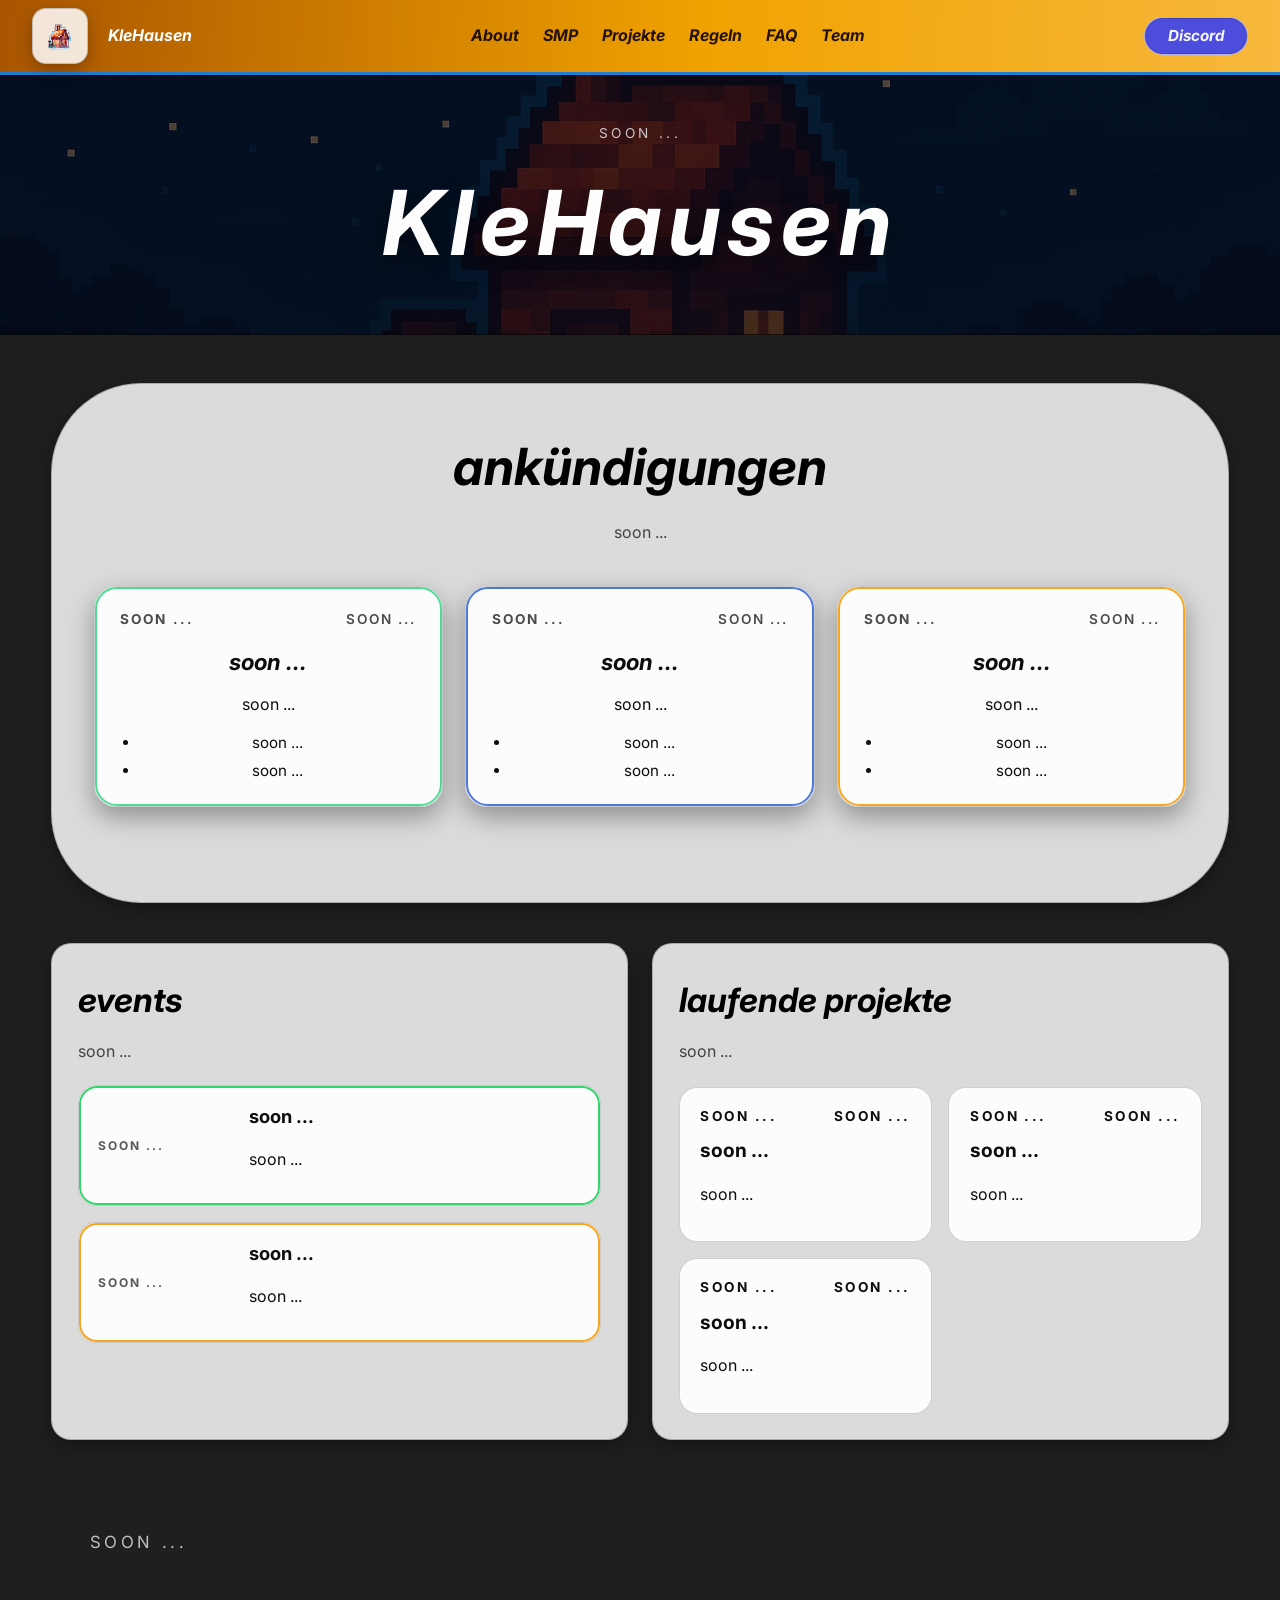
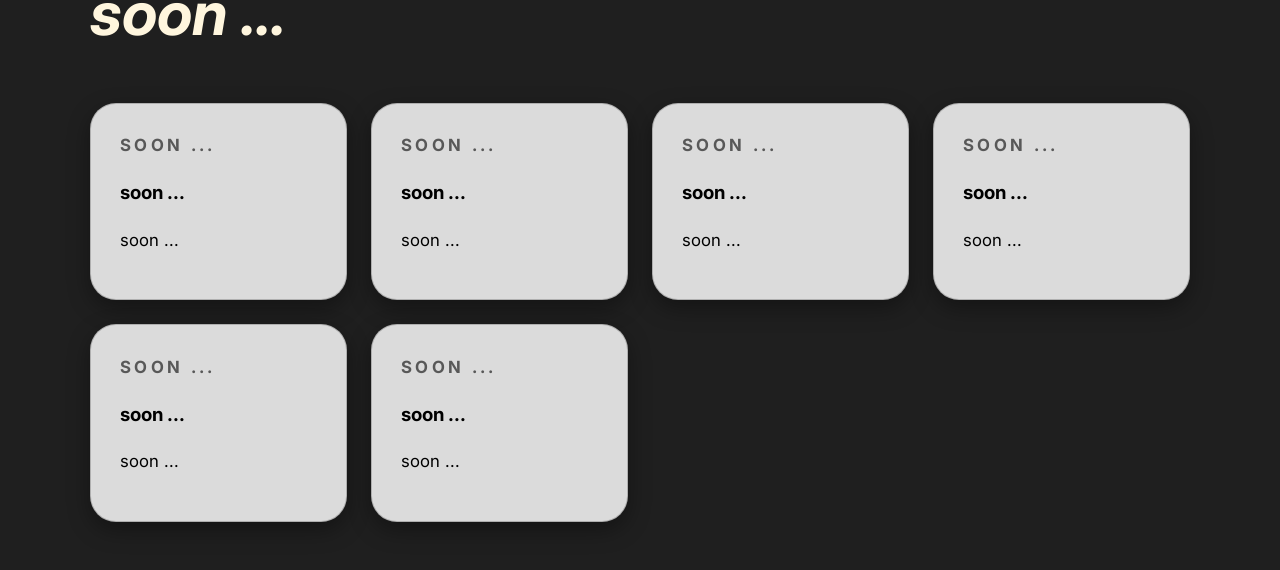
==== commit cd7bf3a0: "Update content and structure of HTML pages, replace existing text with placeholders, and refactor Ja" ====
--- a/index.html
+++ b/index.html
@@ -23,7 +23,7 @@
     </header>
 
     <section class="hero" aria-labelledby="hero-title" id="hero">
-      <p class="hero-tag">von grund auf neu</p>
+      <p class="hero-tag">soon ...</p>
       <h1 id="hero-title">KleHausen</h1>
     </section>
 
@@ -31,56 +31,50 @@
       <section class="content-shell" aria-label="Statusübersicht">
         <div class="surface">
           <div class="content-grid">
-            <section class="panel logs-panel" aria-labelledby="logs-title">
-              <header>
-                <p class="eyebrow">console feed</p>
-                <h2 id="logs-title">logs</h2>
-              </header>
-              <div class="log-body" data-log-body>
-                <p>07:21:17 | awaiting log stream …</p>
-              </div>
-            </section>
-
             <section class="panel announcements-panel" aria-labelledby="announcements-title">
               <header>
                 <h2 id="announcements-title">ankündigungen</h2>
-                <p class="panel-copy">Füge einfach weitere Karten hinzu – sie ordnen sich automatisch an.</p>
+                <p class="panel-copy">soon ...</p>
               </header>
+
+              <!-- Announcement cards: Duplicate an article to add a new update -->
               <div class="announcement-body">
                 <article class="announcement-card" data-status="live">
                   <div class="announcement-meta">
-                    <p class="announcement-label">Devlog</p>
-                    <time datetime="2025-11-22">22.11.2025</time>
+                    <p class="announcement-label">soon ...</p>
+                    <time>soon ...</time>
                   </div>
-                  <h3>Whitelist öffnet demnächst</h3>
-                  <p>Wir finalisieren aktuell die Server-Checks. Danach geht die Whitelist-Phase live.</p>
+                  <h3>soon ...</h3>
+                  <p>soon ...</p>
                   <ul>
-                    <li>Tester:innen wählen wir im Discord aus.</li>
-                    <li>Roadmap-Feedback wandert direkt ins nächste Sprint.</li>
+                    <li>soon ...</li>
+                    <li>soon ...</li>
                   </ul>
                 </article>
+
                 <article class="announcement-card" data-status="info">
                   <div class="announcement-meta">
-                    <p class="announcement-label">Community</p>
-                    <time datetime="2025-11-18">18.11.2025</time>
+                    <p class="announcement-label">soon ...</p>
+                    <time>soon ...</time>
                   </div>
-                  <h3>Creator Toolkit v1</h3>
-                  <p>Brand Assets, Shader Presets und Social Templates stehen nun bereit.</p>
+                  <h3>soon ...</h3>
+                  <p>soon ...</p>
                   <ul>
-                    <li>Download im Discord unter #downloads.</li>
-                    <li>Lizenz gilt für Streams & Shorts.</li>
+                    <li>soon ...</li>
+                    <li>soon ...</li>
                   </ul>
                 </article>
+
                 <article class="announcement-card" data-status="soon">
                   <div class="announcement-meta">
-                    <p class="announcement-label">Event</p>
-                    <time datetime="2025-11-15">15.11.2025</time>
+                    <p class="announcement-label">soon ...</p>
+                    <time>soon ...</time>
                   </div>
-                  <h3>Community Abend</h3>
-                  <p>Gemütlicher Bau-Abend mit Q&A über kommende Features.</p>
+                  <h3>soon ...</h3>
+                  <p>soon ...</p>
                   <ul>
-                    <li>Start 20:00 Uhr, Voice #lodge.</li>
-                    <li>Highlight-Clips teilen wir danach im Forum.</li>
+                    <li>soon ...</li>
+                    <li>soon ...</li>
                   </ul>
                 </article>
               </div>
@@ -90,21 +84,22 @@
               <section class="panel events-panel" aria-labelledby="events-title">
                 <header>
                   <h2 id="events-title">Events</h2>
-                  <p class="panel-copy">Live & geplante Community-Termine.</p>
+                  <p class="panel-copy">soon ...</p>
                 </header>
+                <!-- Event list: copy a list item to add another event -->
                 <ul class="event-list">
                   <li class="event-card" data-kind="live">
-                    <p class="event-date">29. Nov · 20:00</p>
+                    <p class="event-date">soon ...</p>
                     <div>
-                      <h3>Bau & Chill Night</h3>
-                      <p>Entspannte Session im Voice #lodge mit Q&A zur Roadmap.</p>
+                      <h3>soon ...</h3>
+                      <p>soon ...</p>
                     </div>
                   </li>
                   <li class="event-card" data-kind="soon">
-                    <p class="event-date">03. Dez · 18:30</p>
+                    <p class="event-date">soon ...</p>
                     <div>
-                      <h3>Mini-Games Testflug</h3>
-                      <p>Interne Tests für neue Event-Suite – Spots via Discord.</p>
+                      <h3>soon ...</h3>
+                      <p>soon ...</p>
                     </div>
                   </li>
                 </ul>
@@ -113,32 +108,33 @@
               <section class="panel projects-panel" aria-labelledby="projects-title">
                 <header>
                   <h2 id="projects-title">laufende projekte</h2>
-                  <p class="panel-copy">Status-Übersicht unserer wichtigsten Builds.</p>
+                  <p class="panel-copy">soon ...</p>
                 </header>
+                <!-- Project tracks: duplicate article for more status cards -->
                 <div class="project-tracks">
                   <article class="project-track" data-progress="build">
                     <div class="track-meta">
-                      <p class="track-tag">Build</p>
-                      <span>80%</span>
+                      <p class="track-tag">soon ...</p>
+                      <span>soon ...</span>
                     </div>
-                    <h3>Spawn-Überarbeitung</h3>
-                    <p>Neue Wegeführung, Lobby-Infoscreens und Portal-Ring.</p>
+                    <h3>soon ...</h3>
+                    <p>soon ...</p>
                   </article>
                   <article class="project-track" data-progress="design">
                     <div class="track-meta">
-                      <p class="track-tag">Design</p>
-                      <span>60%</span>
+                      <p class="track-tag">soon ...</p>
+                      <span>soon ...</span>
                     </div>
-                    <h3>Economy 2.0</h3>
-                    <p>Verbindet Auktionen, Direktverkäufe und Händler-Events.</p>
+                    <h3>soon ...</h3>
+                    <p>soon ...</p>
                   </article>
                   <article class="project-track" data-progress="alpha">
                     <div class="track-meta">
-                      <p class="track-tag">Alpha</p>
-                      <span>40%</span>
+                      <p class="track-tag">soon ...</p>
+                      <span>soon ...</span>
                     </div>
-                    <h3>Moderationsportal</h3>
-                    <p>Case-Management mit Realtime-Logs für das komplette Team.</p>
+                    <h3>soon ...</h3>
+                    <p>soon ...</p>
                   </article>
                 </div>
               </section>
@@ -149,44 +145,45 @@
 
       <section class="portal block" aria-labelledby="portal-title">
         <div class="block-shell">
-          <p class="block-tag">Mehr entdecken</p>
-          <h2 id="portal-title">Alles auf einen Blick</h2>
+          <p class="block-tag">soon ...</p>
+          <h2 id="portal-title">soon ...</h2>
+          <!-- Portal Cards: change text or href for each link below -->
           <div class="portal-grid">
             <a class="portal-card" href="about.html">
-              <p class="portal-tag">About</p>
-              <h3>Wer wir sind</h3>
-              <p>Unsere Story, Werte und warum KleHausen wieder zurück ist.</p>
+              <p class="portal-tag">soon ...</p>
+              <h3>soon ...</h3>
+              <p>soon ...</p>
             </a>
             <a class="portal-card" href="smp.html">
-              <p class="portal-tag">SMP</p>
-              <h3>Survival Fokus</h3>
-              <p>Alle Infos zu unserem pures Survival-Erlebnis und QOL-Features.</p>
+              <p class="portal-tag">soon ...</p>
+              <h3>soon ...</h3>
+              <p>soon ...</p>
             </a>
             <a class="portal-card" href="projects.html">
-              <p class="portal-tag">Projekte</p>
-              <h3>Roadmap</h3>
-              <p>Was wir aktuell bauen und welche Tools als Nächstes kommen.</p>
+              <p class="portal-tag">soon ...</p>
+              <h3>soon ...</h3>
+              <p>soon ...</p>
             </a>
             <a class="portal-card" href="regeln.html">
-              <p class="portal-tag">Regeln</p>
-              <h3>Fairplay</h3>
-              <p>Der Rahmen für respektvolles Zusammenspielen auf dem Server.</p>
+              <p class="portal-tag">soon ...</p>
+              <h3>soon ...</h3>
+              <p>soon ...</p>
             </a>
             <a class="portal-card" href="faq.html">
-              <p class="portal-tag">FAQ</p>
-              <h3>Antworten</h3>
-              <p>Whitelist, Versionen, eigene Projekte – hier gibt es die Details.</p>
+              <p class="portal-tag">soon ...</p>
+              <h3>soon ...</h3>
+              <p>soon ...</p>
             </a>
             <a class="portal-card" href="team.html">
-              <p class="portal-tag">Team</p>
-              <h3>Die Crew</h3>
-              <p>Lerne die Menschen kennen, die KleHausen am Laufen halten.</p>
+              <p class="portal-tag">soon ...</p>
+              <h3>soon ...</h3>
+              <p>soon ...</p>
             </a>
           </div>
         </div>
       </section>
     </main>
 
-    <script src="script.js" type="module"></script>
+    <script src="script.js"></script>
   </body>
 </html>
--- a/styles.css
+++ b/styles.css
@@ -134,7 +134,7 @@
 
 .content-grid {
   display: grid;
-  grid-template-columns: minmax(300px, 0.9fr) minmax(480px, 1.6fr);
+  grid-template-columns: minmax(320px, 1fr);
   gap: 2.5rem;
 }
 
@@ -147,44 +147,12 @@
   box-shadow: 0 6px 20px rgba(0, 0, 0, 0.35);
 }
 
-.logs-panel {
-  min-height: 520px;
-}
-
-.eyebrow {
-  margin: 0;
-  text-transform: uppercase;
-  letter-spacing: 0.2em;
-  font-size: 0.75rem;
-  color: rgba(0, 0, 0, 0.6);
-}
-
-.logs-panel h2,
 .events-panel h2,
 .projects-panel h2 {
   margin: 0.2rem 0 0;
   text-transform: lowercase;
   font-size: 2.1rem;
   font-style: italic;
-}
-
-.log-body {
-  margin-top: 1.5rem;
-  padding: 1.2rem;
-  background: #05070f;
-  border-radius: 12px;
-  font-family: "JetBrains Mono", monospace;
-  color: #cdd7ff;
-  min-height: 360px;
-  display: flex;
-  flex-direction: column;
-  gap: 0.4rem;
-  overflow: hidden;
-}
-
-.log-body p {
-  margin: 0;
-  white-space: pre-wrap;
 }
 
 .announcements-panel {
@@ -279,9 +247,8 @@
 }
 
 .bottom-panels {
-  grid-column: 2 / 3;
-  display: grid;
-  grid-template-columns: repeat(2, minmax(220px, 1fr));
+  display: grid;
+  grid-template-columns: repeat(auto-fit, minmax(240px, 1fr));
   gap: 1.5rem;
 }
 
